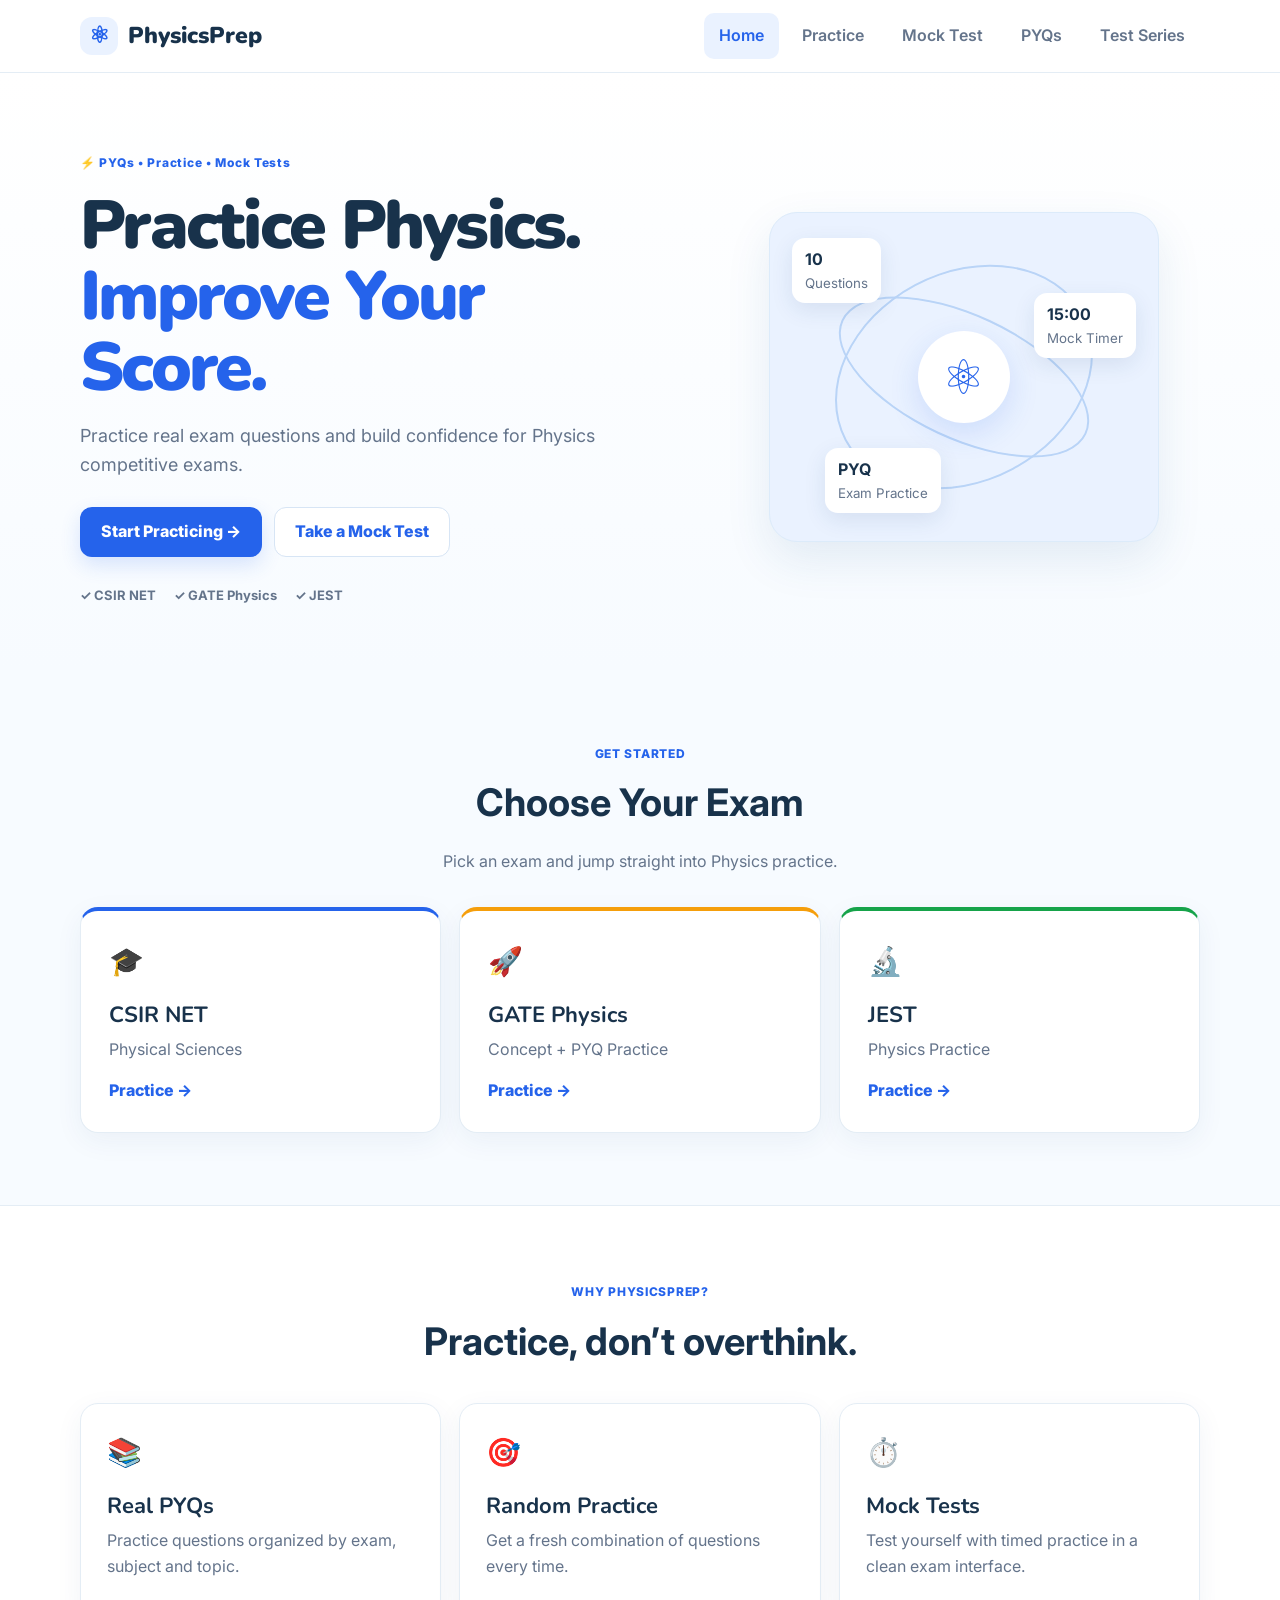
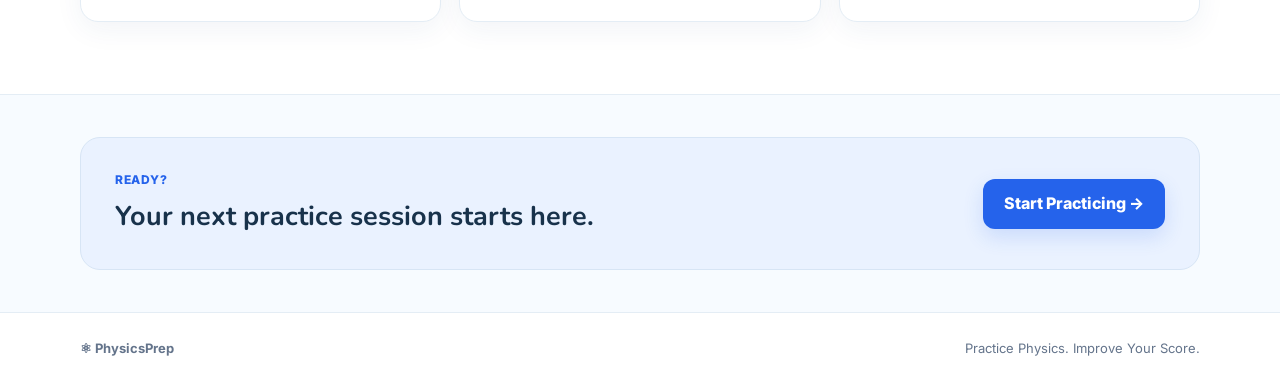
==== index.html @ 8ba2ca1d "Update index.html" ====
<!doctype html>
<html lang="en">
<head>
  <meta charset="utf-8">
  <meta name="viewport" content="width=device-width, initial-scale=1">
  <meta name="description" content="PhysicsPrep — Physics PYQs, topic practice and mock tests.">
  <title>PhysicsPrep — Practice Physics. Improve Your Score.</title>
  <link rel="preconnect" href="https://fonts.googleapis.com">
  <link rel="preconnect" href="https://fonts.gstatic.com" crossorigin>
  <link href="https://fonts.googleapis.com/css2?family=Inter:wght@400;500;600;700&family=Nunito:wght@700;800;900&display=swap" rel="stylesheet">
  <link rel="stylesheet" href="css/style.css">
  <link rel="stylesheet" href="css/responsive.css">
</head>
<body data-page="home">
<header class="site-header">
  <div class="container nav-wrap">
    <a class="brand" href="index.html" aria-label="PhysicsPrep home"><span class="brand-icon">⚛</span><span>PhysicsPrep</span></a>
    <button class="menu-toggle" aria-label="Open navigation" aria-expanded="false">☰</button>
    <nav class="main-nav" aria-label="Main navigation">
      <a class="active" href="index.html">Home</a>
      <a href="practice.html">Practice</a>
      <a href="mock.html">Mock Test</a>
      <a href="pyq.html">PYQs</a>
      <a href="test-series.html">Test Series</a>
    </nav>
  </div>
</header>

<main>
<section class="hero">
  <div class="container hero-grid">
    <div class="hero-copy">
      <span class="eyebrow">⚡ PYQs • Practice • Mock Tests</span>
      <h1>Practice Physics.<br><span>Improve Your Score.</span></h1>
      <p>Practice real exam questions and build confidence for Physics competitive exams.</p>
      <div class="hero-actions">
        <a class="btn btn-primary" href="practice.html">Start Practicing →</a>
        <a class="btn btn-secondary" href="mock.html">Take a Mock Test</a>
      </div>
      <div class="trust-row"><span>✓ CSIR NET</span><span>✓ GATE Physics</span><span>✓ JEST</span></div>
    </div>
    <div class="hero-visual" aria-label="Physics practice illustration">
      <div class="orbit-card">
        <div class="atom">⚛</div>
        <div class="orbit orbit-one"></div><div class="orbit orbit-two"></div>
        <div class="visual-note note-one"><b>10</b><small>Questions</small></div>
        <div class="visual-note note-two"><b>15:00</b><small>Mock Timer</small></div>
        <div class="visual-note note-three"><b>PYQ</b><small>Exam Practice</small></div>
      </div>
    </div>
  </div>
</section>

<section class="section exams">
  <div class="container">
    <div class="section-heading"><span class="eyebrow">GET STARTED</span><h2>Choose Your Exam</h2><p>Pick an exam and jump straight into Physics practice.</p></div>
    <div class="card-grid three">
      <article class="exam-card accent-blue"><div class="card-icon">🎓</div><h3>CSIR NET</h3><p>Physical Sciences</p><a href="practice.html?exam=CSIR%20NET">Practice →</a></article>
      <article class="exam-card accent-orange"><div class="card-icon">🚀</div><h3>GATE Physics</h3><p>Concept + PYQ Practice</p><a href="practice.html?exam=GATE%20Physics">Practice →</a></article>
      <article class="exam-card accent-green"><div class="card-icon">🔬</div><h3>JEST</h3><p>Physics Practice</p><a href="practice.html?exam=JEST">Practice →</a></article>
    </div>
  </div>
</section>

<section class="section why">
  <div class="container">
    <div class="section-heading"><span class="eyebrow">WHY PHYSICSPREP?</span><h2>Practice, don’t overthink.</h2></div>
    <div class="card-grid three">
      <article class="info-card"><div class="card-icon">📚</div><h3>Real PYQs</h3><p>Practice questions organized by exam, subject and topic.</p></article>
      <article class="info-card"><div class="card-icon">🎯</div><h3>Random Practice</h3><p>Get a fresh combination of questions every time.</p></article>
      <article class="info-card"><div class="card-icon">⏱️</div><h3>Mock Tests</h3><p>Test yourself with timed practice in a clean exam interface.</p></article>
    </div>
  </div>
</section>

<section class="section cta-strip">
  <div class="container cta-inner"><div><span class="eyebrow">READY?</span><h2>Your next practice session starts here.</h2></div><a class="btn btn-primary" href="practice.html">Start Practicing →</a></div>
</section>
</main>
<footer class="site-footer"><div class="container"><b>⚛ PhysicsPrep</b><span>Practice Physics. Improve Your Score.</span></div></footer>
<script src="js/app.js"></script>
</body>
</html>
---- css/style.css ----
*{box-sizing:border-box}html{scroll-behavior:smooth}body{margin:0;background:#F7FBFF;color:#18324B;font-family:Inter,Arial,sans-serif;line-height:1.6}a{text-decoration:none;color:inherit}button,select{font:inherit}.container{width:min(1120px,calc(100% - 40px));margin:auto}.narrow{max-width:900px}.site-header{background:#fff;border-bottom:1px solid #E4EDF5;position:sticky;top:0;z-index:20}.nav-wrap{min-height:72px;display:flex;align-items:center;justify-content:space-between;gap:30px}.brand{display:inline-flex;align-items:center;gap:10px;font-family:Nunito,sans-serif;font-size:23px;font-weight:900;color:#18324B}.brand-icon{display:grid;place-items:center;width:38px;height:38px;border-radius:12px;background:#EAF2FF;color:#2563EB;font-size:23px}.main-nav{display:flex;gap:8px;align-items:center}.main-nav a{padding:10px 15px;border-radius:10px;color:#64748B;font-weight:600}.main-nav a:hover,.main-nav a.active{color:#2563EB;background:#EAF2FF}.menu-toggle{display:none;border:0;background:#EAF2FF;color:#2563EB;border-radius:10px;padding:8px 11px;font-size:20px}.hero{padding:76px 0 62px;background:linear-gradient(180deg,#fff 0,#F7FBFF 100%)}.hero-grid{display:grid;grid-template-columns:1.1fr .9fr;align-items:center;gap:70px}.eyebrow{display:inline-flex;align-items:center;gap:6px;color:#2563EB;font-weight:800;letter-spacing:.06em;font-size:12px}.hero h1,.page-heading h1,.result-hero h1{font-family:Nunito,sans-serif;font-weight:900;line-height:1.05;letter-spacing:-.04em}.hero h1{font-size:clamp(42px,6vw,68px);margin:15px 0}.hero h1 span{color:#2563EB}.hero p{font-size:18px;color:#64748B;max-width:600px}.hero-actions{display:flex;flex-wrap:wrap;gap:12px;margin:28px 0}.btn{display:inline-flex;justify-content:center;align-items:center;min-height:46px;padding:11px 20px;border:1px solid transparent;border-radius:12px;font-weight:800;cursor:pointer;transition:.2s ease;white-space:nowrap}.btn:hover{transform:translateY(-2px)}.btn-primary{background:#2563EB;color:white;box-shadow:0 8px 20px rgba(37,99,235,.16)}.btn-secondary{background:#fff;color:#2563EB;border-color:#D7E5F5}.btn-success{background:#16A34A;color:#fff}.btn-large{min-height:52px;font-size:16px}.trust-row{display:flex;gap:18px;flex-wrap:wrap;color:#64748B;font-size:13px;font-weight:700}.hero-visual{display:flex;justify-content:center}.orbit-card{width:min(390px,100%);height:330px;border:1px solid #DCEBFA;background:#EAF2FF;border-radius:28px;position:relative;overflow:hidden;box-shadow:0 18px 45px rgba(30,86,150,.10)}.atom{position:absolute;left:50%;top:50%;transform:translate(-50%,-50%);width:92px;height:92px;border-radius:50%;display:grid;place-items:center;background:#fff;color:#2563EB;font-size:48px;box-shadow:0 10px 30px rgba(37,99,235,.15);z-index:2}.orbit{position:absolute;left:50%;top:50%;border:2px solid #B9D4F7;border-radius:50%;transform:translate(-50%,-50%) rotate(25deg)}.orbit-one{width:270px;height:125px}.orbit-two{width:270px;height:210px;transform:translate(-50%,-50%) rotate(-28deg)}.visual-note{position:absolute;background:#fff;padding:9px 13px;border-radius:13px;box-shadow:0 7px 22px rgba(30,70,120,.10);display:flex;flex-direction:column}.visual-note b{color:#18324B}.visual-note small{color:#64748B}.note-one{top:25px;left:22px}.note-two{right:22px;top:80px}.note-three{left:55px;bottom:28px}.section{padding:72px 0}.section-heading,.page-heading{text-align:center;max-width:700px;margin:0 auto 32px}.section-heading h2,.page-heading h1{margin:7px 0;font-size:38px}.section-heading p,.page-heading p{color:#64748B}.card-grid{display:grid;gap:18px}.card-grid.three{grid-template-columns:repeat(3,1fr)}.exam-card,.info-card,.subject-card,.mock-card,.selector-card,.tip-card,.score-card,.question-card{background:#fff;border:1px solid #E4EDF5;border-radius:18px;box-shadow:0 8px 28px rgba(38,74,112,.06)}.exam-card{padding:28px;min-height:190px;border-top:4px solid #2563EB}.exam-card.accent-orange{border-top-color:#F59E0B}.exam-card.accent-green{border-top-color:#16A34A}.card-icon{font-size:28px;margin-bottom:14px}.exam-card h3,.info-card h3,.subject-card h3,.mock-card h3{font-family:Nunito,sans-serif;margin:0 0 4px;font-size:22px}.exam-card p,.info-card p,.subject-card p,.mock-card p{color:#64748B;margin:0 0 16px}.exam-card a,.subject-card a{color:#2563EB;font-weight:800}.why{background:#fff;border-top:1px solid #E4EDF5;border-bottom:1px solid #E4EDF5}.info-card{padding:26px}.cta-strip{padding:42px 0}.cta-inner{background:#EAF2FF;border:1px solid #D7E5F5;border-radius:20px;padding:28px 34px;display:flex;justify-content:space-between;align-items:center;gap:20px}.cta-inner h2{font-family:Nunito,sans-serif;margin:3px 0;font-size:27px}.site-footer{background:#fff;border-top:1px solid #E4EDF5;padding:25px 0}.site-footer .container{display:flex;justify-content:space-between;gap:20px;color:#64748B;font-size:13px}.page-main{padding:64px 0 90px;min-height:calc(100vh - 145px)}.page-heading{text-align:left;max-width:760px;margin-bottom:34px}.page-heading h1{font-size:46px}.selector-card{padding:30px}.form-grid{display:grid;grid-template-columns:repeat(2,1fr);gap:20px}.form-grid label{font-weight:800;font-size:14px}.form-grid select{display:block;width:100%;margin-top:7px;padding:13px 14px;border:1px solid #D9E5F0;border-radius:12px;background:#fff;color:#18324B;outline:none}.form-grid select:focus{border-color:#2563EB;box-shadow:0 0 0 3px #EAF2FF}.availability{margin:20px 0;color:#64748B;font-size:14px}.tip-card{margin-top:18px;padding:18px 20px;display:flex;gap:14px;background:#FFFDF7;border-color:#F6E8BE}.tip-card p{margin:3px 0 0;color:#64748B}.subject-grid,.mock-grid{display:grid;grid-template-columns:repeat(3,1fr);gap:18px}.subject-card,.mock-card{padding:24px}.subject-card .count{display:inline-block;background:#EAF2FF;color:#2563EB;padding:4px 9px;border-radius:999px;font-size:12px;font-weight:800;margin-bottom:15px}.mock-card{border-top:4px solid #2563EB}.mock-card .meta{display:flex;gap:8px;flex-wrap:wrap;margin:15px 0}.pill{background:#F2F7FC;border-radius:999px;padding:5px 9px;font-size:12px;color:#64748B;font-weight:700}.test-header{background:#fff;border-bottom:1px solid #E4EDF5}.test-top{min-height:72px;display:flex;align-items:center;justify-content:space-between;gap:20px}.test-status{display:flex;align-items:center;gap:20px;font-weight:800;color:#64748B}.timer{background:#EAF2FF;color:#2563EB;padding:7px 12px;border-radius:10px;min-width:76px;text-align:center}.test-main{padding:40px 0 70px}.test-container{max-width:850px}.question-meta{display:inline-flex;background:#EAF2FF;color:#2563EB;border-radius:999px;padding:6px 12px;font-size:12px;font-weight:800;margin-bottom:12px}.question-card{padding:32px}.question-number{color:#64748B;font-weight:800;font-size:14px}.question-card h1{font-family:Nunito,sans-serif;font-size:27px;line-height:1.35;margin:8px 0 28px}.options{display:grid;gap:12px}.option{display:flex;align-items:flex-start;gap:13px;width:100%;text-align:left;padding:16px 17px;border:1px solid #DCE7F1;background:#fff;border-radius:13px;cursor:pointer;color:#18324B;transition:.18s}.option:hover{border-color:#A8C8ED;background:#F8FBFF}.option.selected{border-color:#2563EB;background:#EAF2FF;box-shadow:0 0 0 2px rgba(37,99,235,.08)}.option-key{font-weight:900;color:#2563EB;min-width:25px}.test-controls{display:flex;justify-content:flex-end;gap:10px;margin-top:18px}.keyboard-hint{color:#94A3B8;font-size:12px;text-align:right;margin-top:12px}kbd{background:#fff;border:1px solid #D9E5F0;border-radius:5px;padding:1px 5px}.hidden{display:none!important}.result-main{padding:70px 0;min-height:calc(100vh - 145px)}.result-wrap{max-width:680px;text-align:center}.result-emoji{font-size:48px}.result-hero h1{font-size:48px;margin:5px 0}.result-hero p{color:#64748B}.score-card{margin:28px auto 18px;padding:28px}.score-card span,.score-card small{display:block;color:#64748B}.score-card strong{display:block;font:900 48px Nunito,sans-serif;margin:2px 0}.score-card b{display:block;font-size:24px;margin-top:12px}.score-bar{height:9px;background:#EAF2FF;border-radius:99px;overflow:hidden;margin-top:15px}.score-bar i{display:block;height:100%;background:#16A34A;width:0;transition:width .5s}.result-stats{display:grid;grid-template-columns:repeat(3,1fr);gap:14px}.result-stats>div{background:#fff;border:1px solid #E4EDF5;border-radius:16px;padding:18px}.result-stats b,.result-stats small{display:block}.result-stats b{font:900 28px Nunito,sans-serif}.result-stats small{color:#64748B}.stat-icon{display:grid;place-items:center;width:34px;height:34px;border-radius:50%;margin:0 auto 8px;font-weight:900}.correct{background:#EAF8EF;color:#16A34A}.wrong{background:#FFF0F0;color:#DC2626}.skipped{background:#F2F5F8;color:#64748B}.result-actions{display:flex;justify-content:center;gap:12px;margin-top:24px}
---- css/responsive.css ----
@media(max-width:900px){.hero-grid{grid-template-columns:1fr;gap:35px}.hero-copy{text-align:center}.hero-copy p{margin-left:auto;margin-right:auto}.hero-actions,.trust-row{justify-content:center}.card-grid.three,.subject-grid,.mock-grid{grid-template-columns:repeat(2,1fr)}}
@media(max-width:680px){.container{width:min(100% - 28px,1120px)}.nav-wrap{min-height:64px}.menu-toggle{display:block}.main-nav{display:none;position:absolute;top:64px;left:14px;right:14px;background:#fff;border:1px solid #E4EDF5;border-radius:14px;padding:8px;box-shadow:0 12px 30px rgba(30,60,100,.12);flex-direction:column;align-items:stretch}.main-nav.open{display:flex}.main-nav a{padding:12px}.hero{padding:50px 0 42px}.hero h1{font-size:43px}.hero p{font-size:16px}.hero-visual{display:none}.section{padding:52px 0}.section-heading h2,.page-heading h1{font-size:31px}.card-grid.three,.subject-grid,.mock-grid,.form-grid{grid-template-columns:1fr}.exam-card,.info-card{padding:22px}.cta-inner{padding:24px;flex-direction:column;align-items:flex-start}.site-footer .container{flex-direction:column}.page-main{padding:45px 0 65px}.selector-card{padding:20px}.test-top{min-height:64px}.test-status{gap:8px;font-size:12px}.test-top .brand{font-size:18px}.test-top .brand-icon{width:32px;height:32px}.test-main{padding:25px 0 50px}.question-card{padding:22px 17px}.question-card h1{font-size:22px}.test-controls{justify-content:stretch}.test-controls .btn{flex:1;padding-left:10px;padding-right:10px}.keyboard-hint{display:none}.result-hero h1{font-size:39px}.result-stats{gap:8px}.result-stats>div{padding:14px 8px}.result-actions{flex-direction:column}.result-actions .btn{width:100%}}
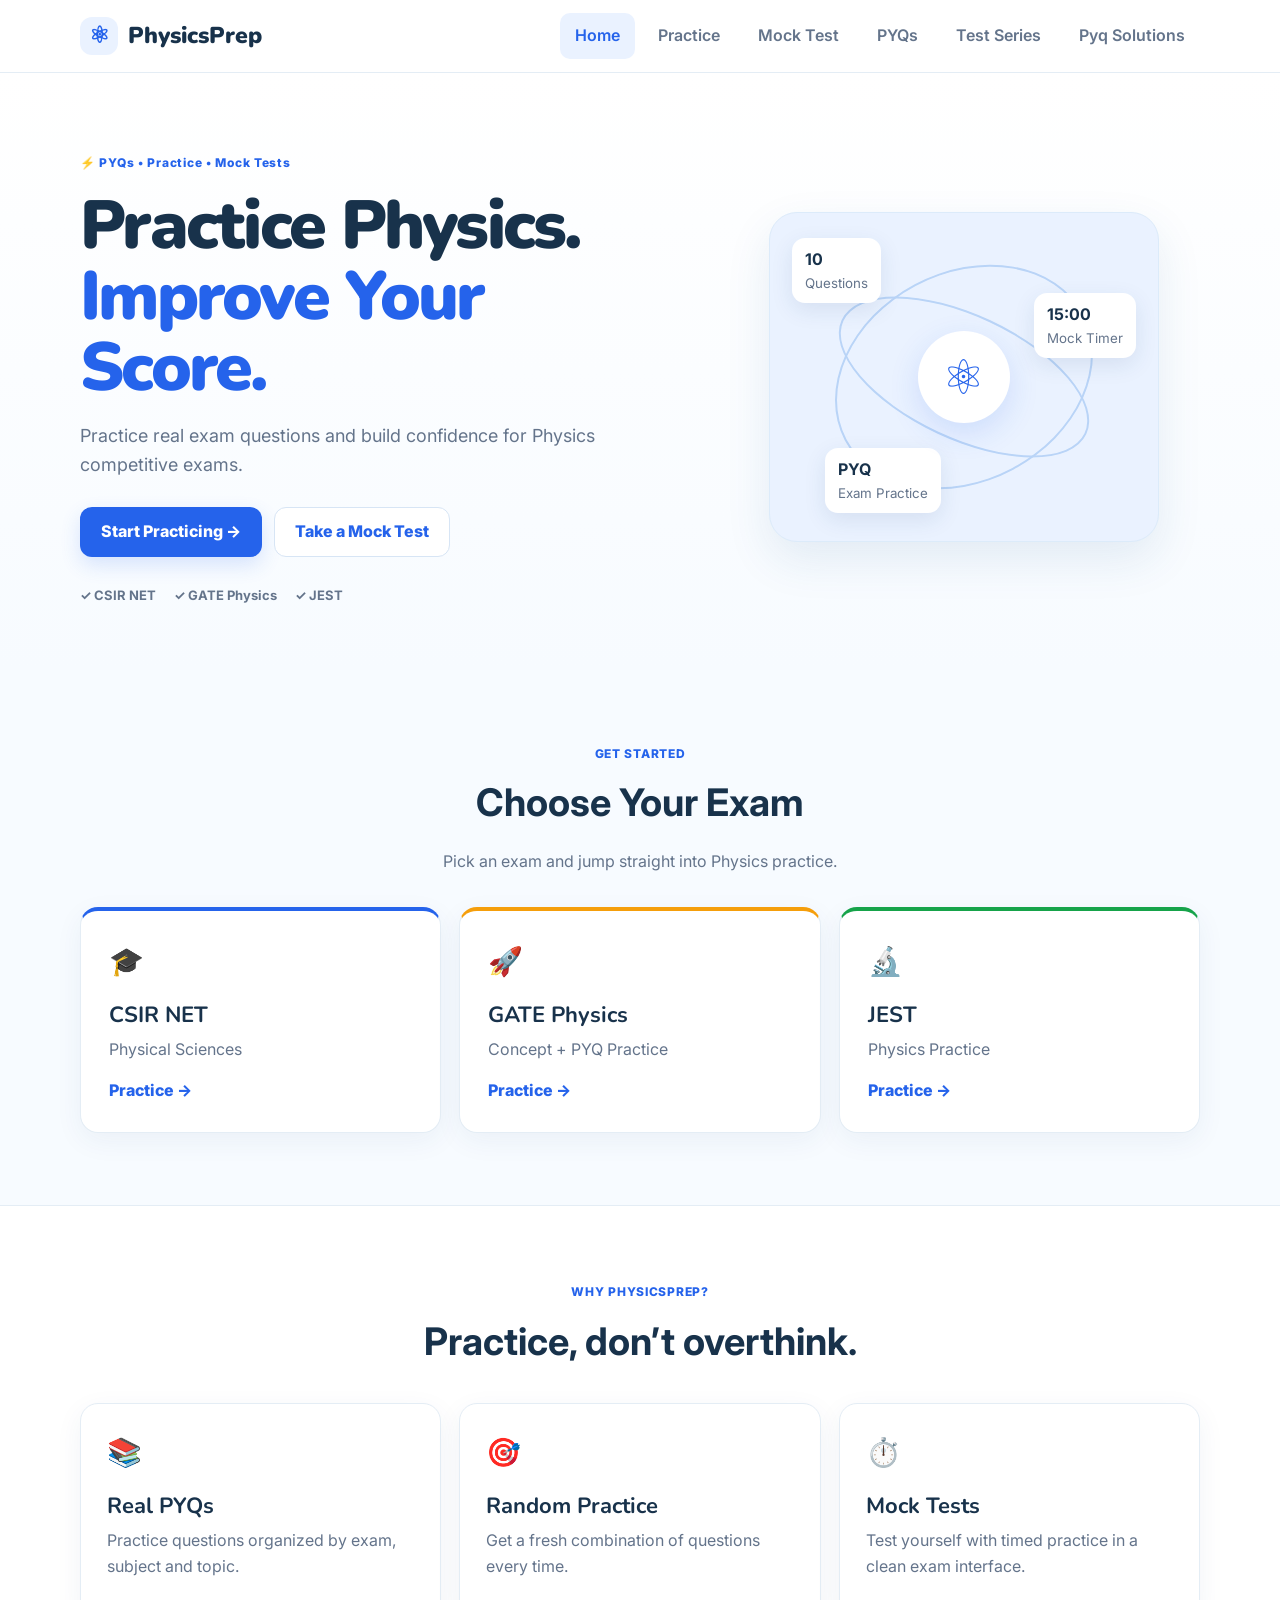
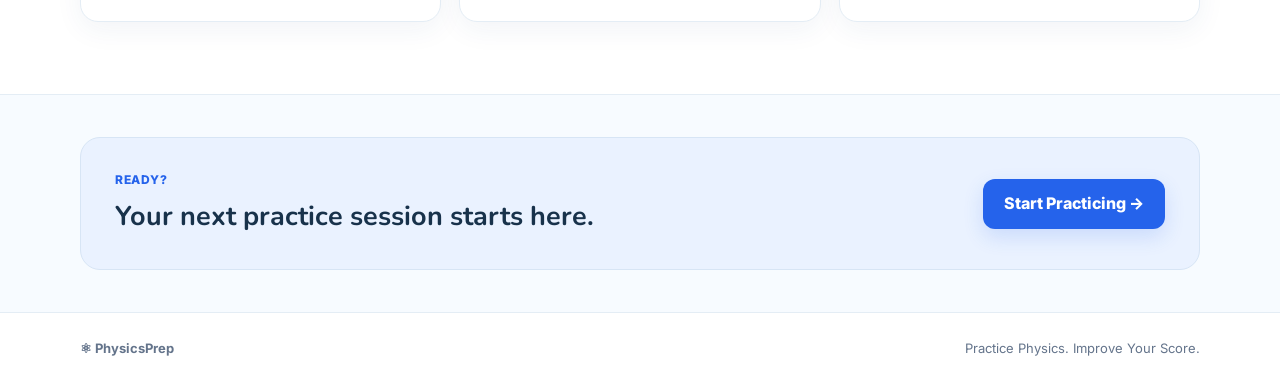
==== commit ab24c4fc: "Update index.html" ====
--- a/index.html
+++ b/index.html
@@ -22,6 +22,7 @@
       <a href="mock.html">Mock Test</a>
       <a href="pyq.html">PYQs</a>
       <a href="test-series.html">Test Series</a>
+      <a href="solutions.html">Pyq Solutions</a>
     </nav>
   </div>
 </header>
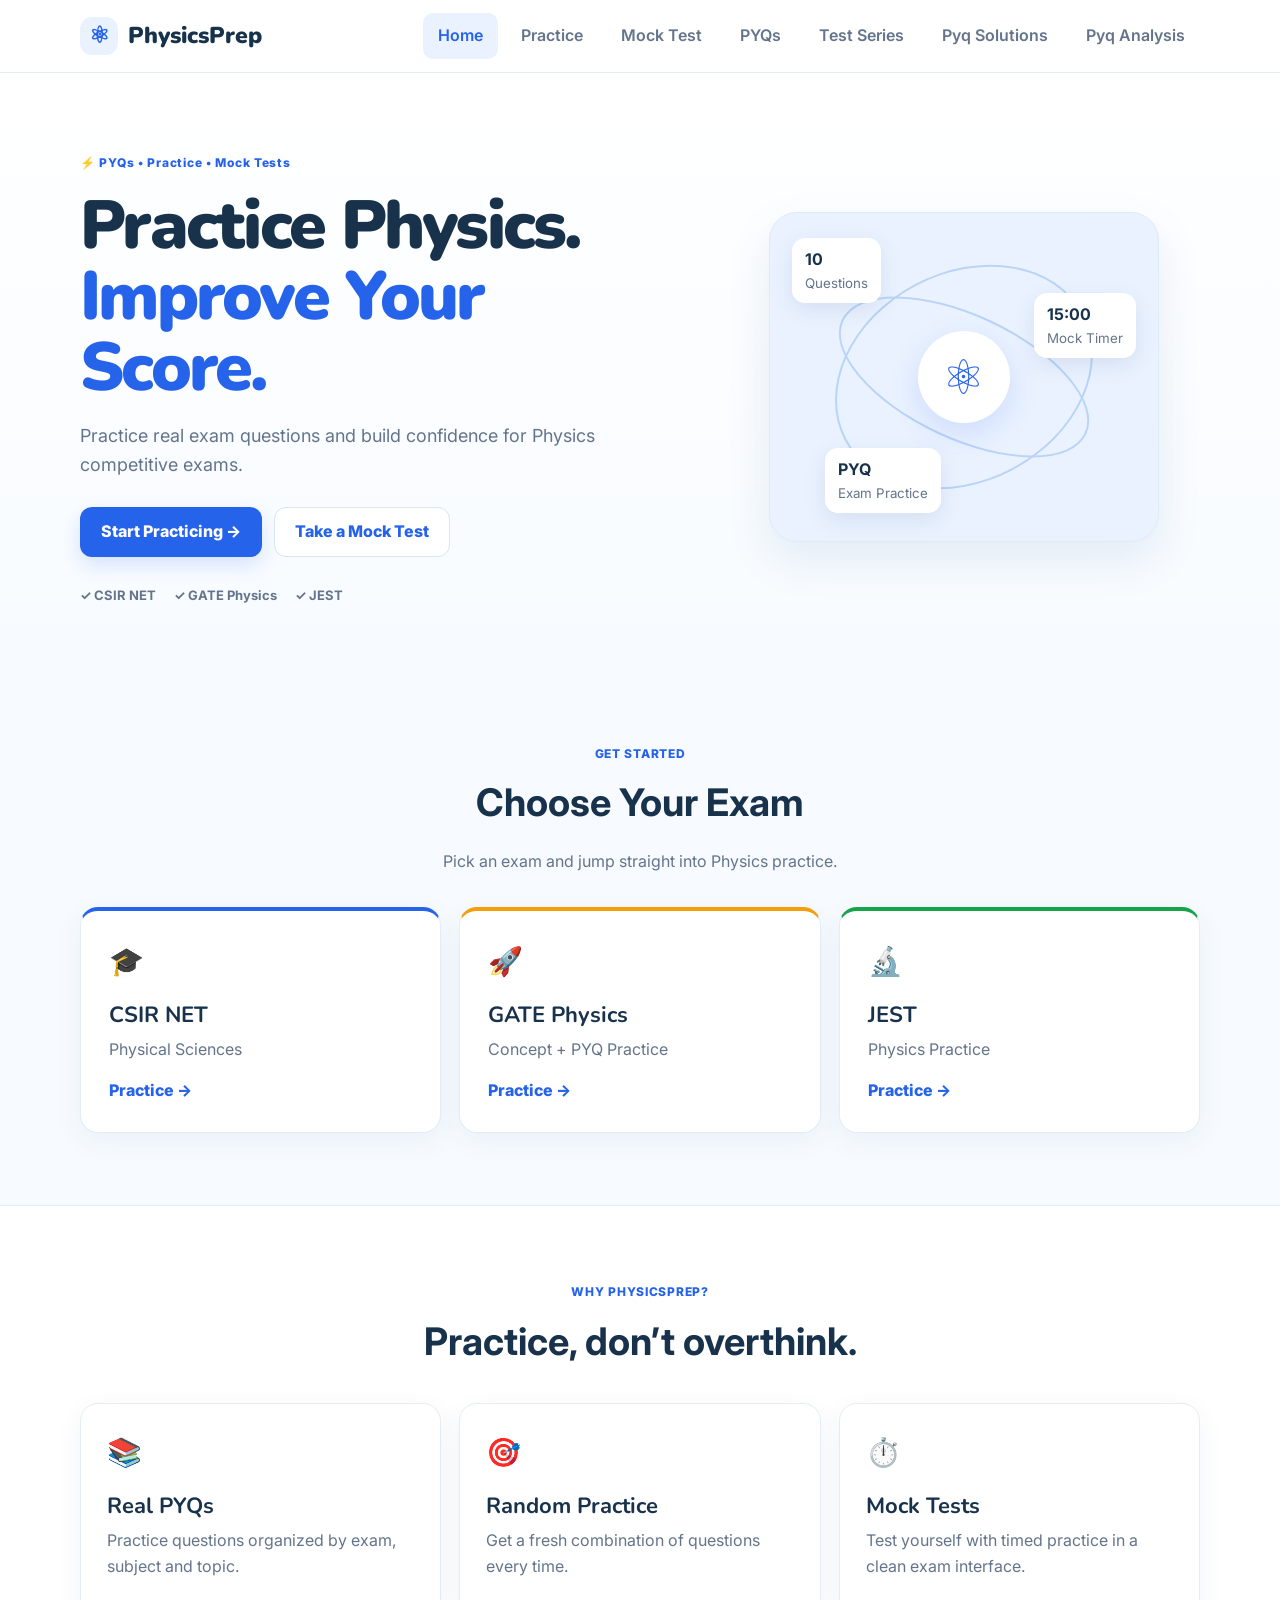
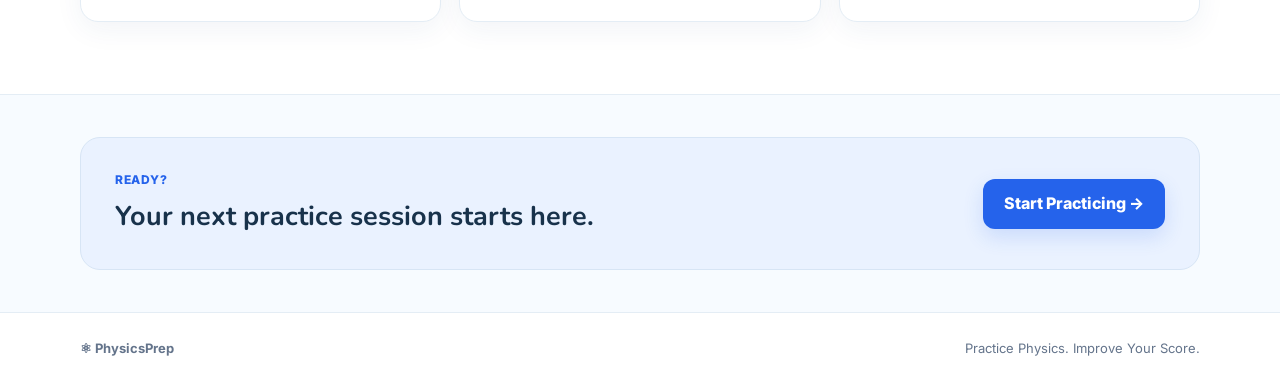
==== commit b3aa4e05: "Update index.html" ====
--- a/index.html
+++ b/index.html
@@ -22,7 +22,8 @@
       <a href="mock.html">Mock Test</a>
       <a href="pyq.html">PYQs</a>
       <a href="test-series.html">Test Series</a>
-      <a href="solutions.html">Pyq Solutions</a>
+      <a href="solutions.html">Pyq Solutions</a> 
+      <a href="analysis.html">Pyq Analysis</a>
     </nav>
   </div>
 </header>
